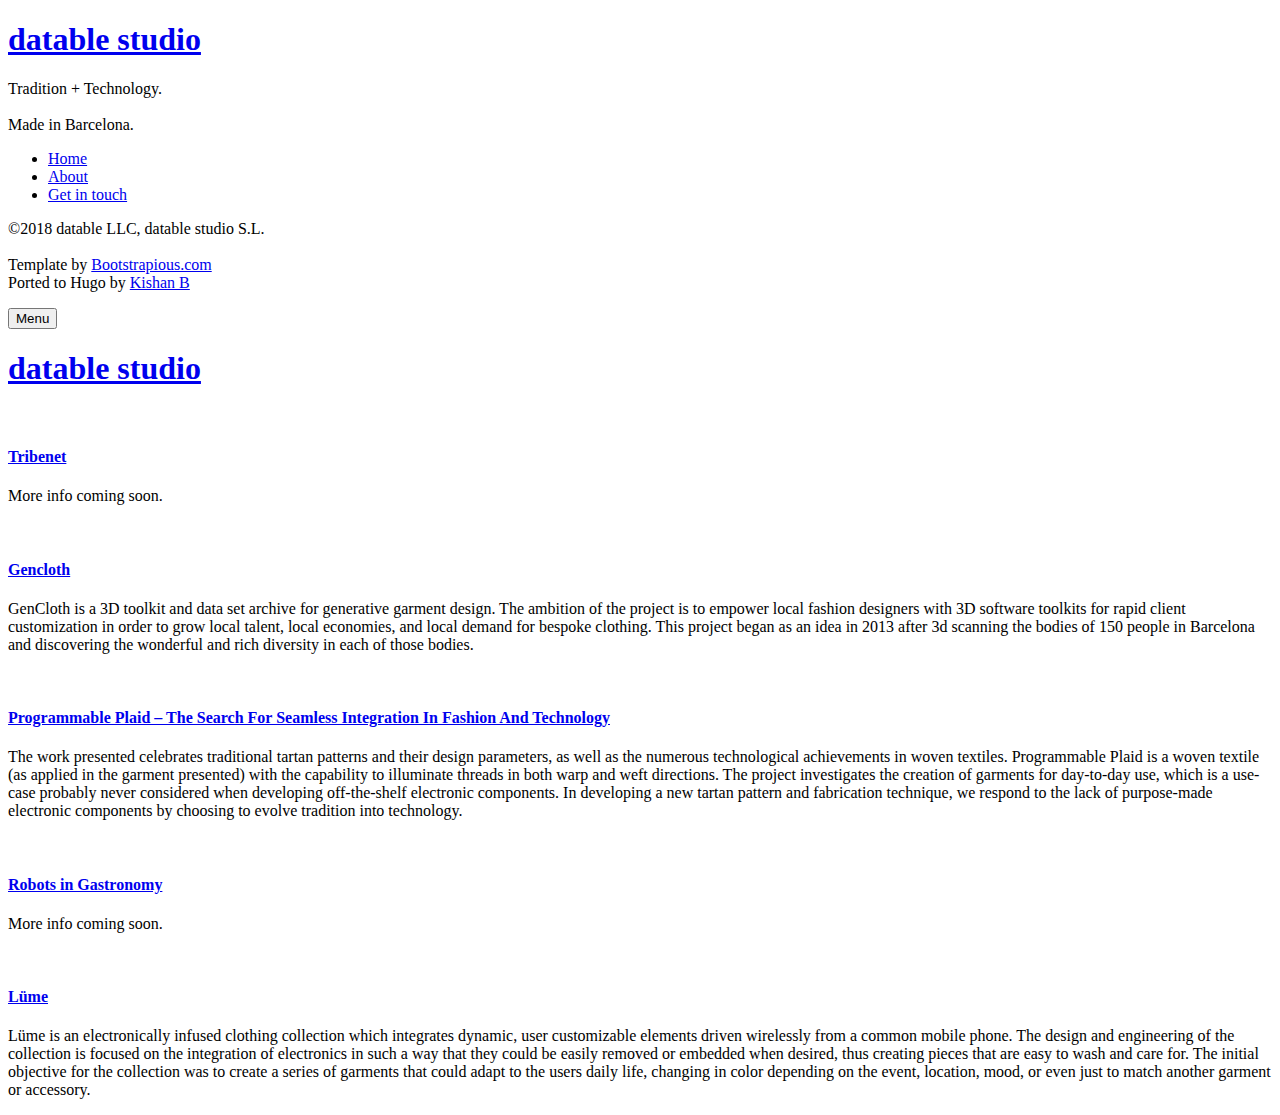
==== index.html @ 0001632e "first commit" ====
<!DOCTYPE html>
<html lang="en-us">
<head>
	<meta name="generator" content="Hugo 0.42.1" /><meta charset="utf-8">
<meta http-equiv="X-UA-Compatible" content="IE=edge">
<title>datable studio</title>
<meta name="description" content="Describe your website">
<meta name="viewport" content="width=device-width, initial-scale=1">
<meta name="robots" content="all,follow">
<meta name="googlebot" content="index,follow,snippet,archive">
<link rel="stylesheet" href="https://example.org/css/bootstrap.min.css">
<link rel="stylesheet" href="//fonts.googleapis.com/css?family=Roboto:400,300,700,400italic">
<link rel="stylesheet" href="https://example.org/css/font-awesome.min.css">
<link rel="stylesheet" href="https://example.org/css/owl.carousel.css">
<link rel="stylesheet" href="https://example.org/css/owl.theme.css">


  <link href="https://example.org/css/style.default.css" rel="stylesheet" id="theme-stylesheet">

 

  
    <!--[if lt IE 9]>
        <script src="https://oss.maxcdn.com/html5shiv/3.7.2/html5shiv.min.js"></script>
        <script src="https://oss.maxcdn.com/respond/1.4.2/respond.min.js"></script>
    <![endif]-->
  


<link href="https://example.org/css/custom.css" rel="stylesheet">
<link rel="shortcut icon" href="https://example.org/img/favicon.png">

  <link href="https://example.org/index.xml" rel="alternate" type="application/rss+xml" title="datable studio" />
  <link href="https://example.org/index.xml" rel="feed" type="application/rss+xml" title="datable studio" />


</head>
<body>
  <div id="all">
      <div class="container-fluid">
          <div class="row row-offcanvas row-offcanvas-left">
              <div id="sidebar" class="col-xs-6 col-sm-4 col-md-3 sidebar-offcanvas">
  <div class="sidebar-content">
    <h1 class="sidebar-heading"><a href="https://example.org/">datable studio</a></h1>
    <p class="sidebar-p">
      Tradition + Technology.
<br/>
<br/>
Made in Barcelona.

      </p>
    <ul class="sidebar-menu">
      
      
      
      <li><a href="https://example.org/">Home</a></li>
      

      
      
      <li><a href="https://example.org/about/">About</a></li>
      

      
      
      <li><a href="https://example.org/contact/">Get in touch</a></li>
      

      
    </ul>
    <p class="social">
  
  
  
  <a href="https://twitter.com/data_able" data-animate-hover="pulse" class="external twitter">
    <i class="fa fa-twitter"></i>
  </a>
  
  
  <a href="https://www.instagram.com/data_able/" title="" class="external instagram">
    <i class="fa fa-instagram"></i>
  </a>
  
  
  <a href="mailto:contact@datable.net" data-animate-hover="pulse" class="email">
    <i class="fa fa-envelope"></i>
  </a>
  
  
  <a href="https://www.linkedin.com/company/datable-llc/" data-animate-hover="pulse" class="external">
    <i class="fa fa-linkedin"></i>
  </a>
  
  
  
  <a href="https://github.com/datablestudio" data-animate-hover="pulse" class="external">
    <i class="fa fa-github"></i>
  </a>
  
  
</p>

    <div class="copyright">
      <p class="credit">
        
          &copy;2018 datable LLC, datable studio S.L.
        
        <br/>
        <br/>
        Template by <a href="https://bootstrapious.com/free-templates" class="external">Bootstrapious.com</a>

<br/>
Ported to Hugo by <a href="https://github.com/kishaningithub">Kishan B</a>

      </p>
    </div>
  </div>
</div>

              
  <div class="col-xs-12 col-sm-8 col-md-9 content-column">
    <div class="small-navbar visible-xs">
  <button type="button" data-toggle="offcanvas" class="btn btn-ghost pull-left"> <i class="fa fa-align-left"> </i>Menu</button>
  <h1 class="small-navbar-heading"><a href="https://example.org/">datable studio</a></h1>
</div>

    <div class="grid">
        <div class="row">
        
            
                <div class="col-xs-12 col-sm-6 col-md-4 col-lg-3 masonry-item">
                    <div class="box-masonry">
                        
                            
                            <a href="https://example.org/portfolio/tribenet/" title="" class="box-masonry-image with-hover-overlay">
                            
                                <img src="https://example.org/img/portfolio/site_tribenet.png" alt="" class="img-responsive">
                            </a>
                        
                        
                        <div class="box-masonry-hover-text-header">
                        
                            <h4><a href="https://example.org/portfolio/tribenet/">Tribenet</a></h4>
                            <div class="box-masonry-description">
                                <p>
                                    
                                    More info coming soon.
                                    
                                </p>
                            </div>
                        </div>
                    </div>
                </div>
            
                <div class="col-xs-12 col-sm-6 col-md-4 col-lg-3 masonry-item">
                    <div class="box-masonry">
                        
                            
                            <a href="https://example.org/portfolio/gencloth/" title="" class="box-masonry-image with-hover-overlay">
                            
                                <img src="https://example.org/img/portfolio/site_dt.png" alt="" class="img-responsive">
                            </a>
                        
                        
                        <div class="box-masonry-hover-text-header">
                        
                            <h4><a href="https://example.org/portfolio/gencloth/">Gencloth</a></h4>
                            <div class="box-masonry-description">
                                <p>
                                    
                                    GenCloth is a 3D toolkit and data set archive for generative garment design. The ambition of the project is to empower local fashion designers with 3D software toolkits for rapid client customization in order to grow local talent, local economies, and local demand for bespoke clothing. This project began as an idea in 2013 after 3d scanning the bodies of 150 people in Barcelona and discovering the wonderful and rich diversity in each of those bodies.
                                    
                                </p>
                            </div>
                        </div>
                    </div>
                </div>
            
                <div class="col-xs-12 col-sm-6 col-md-4 col-lg-3 masonry-item">
                    <div class="box-masonry">
                        
                            
                            <a href="https://example.org/portfolio/programmable-plaid/" title="" class="box-masonry-image with-hover-overlay">
                            
                                <img src="https://example.org/img/portfolio/site_programmable-plaid.png" alt="" class="img-responsive">
                            </a>
                        
                        
                        <div class="box-masonry-hover-text-header">
                        
                            <h4><a href="https://example.org/portfolio/programmable-plaid/">Programmable Plaid – The Search For Seamless Integration In Fashion And Technology</a></h4>
                            <div class="box-masonry-description">
                                <p>
                                    
                                    The work presented celebrates traditional tartan patterns and their design parameters, as well as the numerous technological achievements in woven textiles. Programmable Plaid is a woven textile (as applied in the garment presented) with the capability to illuminate threads in both warp and weft directions. The project investigates the creation of garments for day-to-day use, which is a use-case probably never considered when developing off-the-shelf electronic components. In developing a new tartan pattern and fabrication technique, we respond to the lack of purpose-made electronic components by choosing to evolve tradition into technology.
                                    
                                </p>
                            </div>
                        </div>
                    </div>
                </div>
            
                <div class="col-xs-12 col-sm-6 col-md-4 col-lg-3 masonry-item">
                    <div class="box-masonry">
                        
                            
                            <a href="https://example.org/portfolio/robots-in-gastronomy/" title="" class="box-masonry-image with-hover-overlay">
                            
                                <img src="https://example.org/img/portfolio/site_rig.png" alt="" class="img-responsive">
                            </a>
                        
                        
                        <div class="box-masonry-hover-text-header">
                        
                            <h4><a href="https://example.org/portfolio/robots-in-gastronomy/">Robots in Gastronomy</a></h4>
                            <div class="box-masonry-description">
                                <p>
                                    
                                    More info coming soon.
                                    
                                </p>
                            </div>
                        </div>
                    </div>
                </div>
            
                <div class="col-xs-12 col-sm-6 col-md-4 col-lg-3 masonry-item">
                    <div class="box-masonry">
                        
                            
                            <a href="https://example.org/portfolio/lume/" title="" class="box-masonry-image with-hover-overlay">
                            
                                <img src="https://example.org/img/portfolio/site_lume.png" alt="" class="img-responsive">
                            </a>
                        
                        
                        <div class="box-masonry-hover-text-header">
                        
                            <h4><a href="https://example.org/portfolio/lume/">Lüme</a></h4>
                            <div class="box-masonry-description">
                                <p>
                                    
                                    Lüme is an electronically infused clothing collection which integrates dynamic, user customizable elements driven wirelessly from a common mobile phone. The design and engineering of the collection is focused on the integration of electronics in such a way that they could be easily removed or embedded when desired, thus creating pieces that are easy to wash and care for. The initial objective for the collection was to create a series of garments that could adapt to the users daily life, changing in color depending on the event, location, mood, or even just to match another garment or accessory.
                                    
                                </p>
                            </div>
                        </div>
                    </div>
                </div>
            
        
        </div>
    </div>
</div>


          </div>
      </div>
  </div>
  <script src="https://example.org/js/jquery.min.js"></script>
<script src="https://example.org/js/bootstrap.min.js"></script>
<script src="https://example.org/js/jquery.cookie.js"> </script>
<script src="https://example.org/js/ekko-lightbox.js"></script>
<script src="https://example.org/js/jquery.scrollTo.min.js"></script>
<script src="https://example.org/js/masonry.pkgd.min.js"></script>
<script src="https://example.org/js/imagesloaded.pkgd.min.js"></script>
<script src="https://example.org/js/owl.carousel.min.js"></script>
<script src="https://example.org/js/front.js"></script>

</body>
</html>
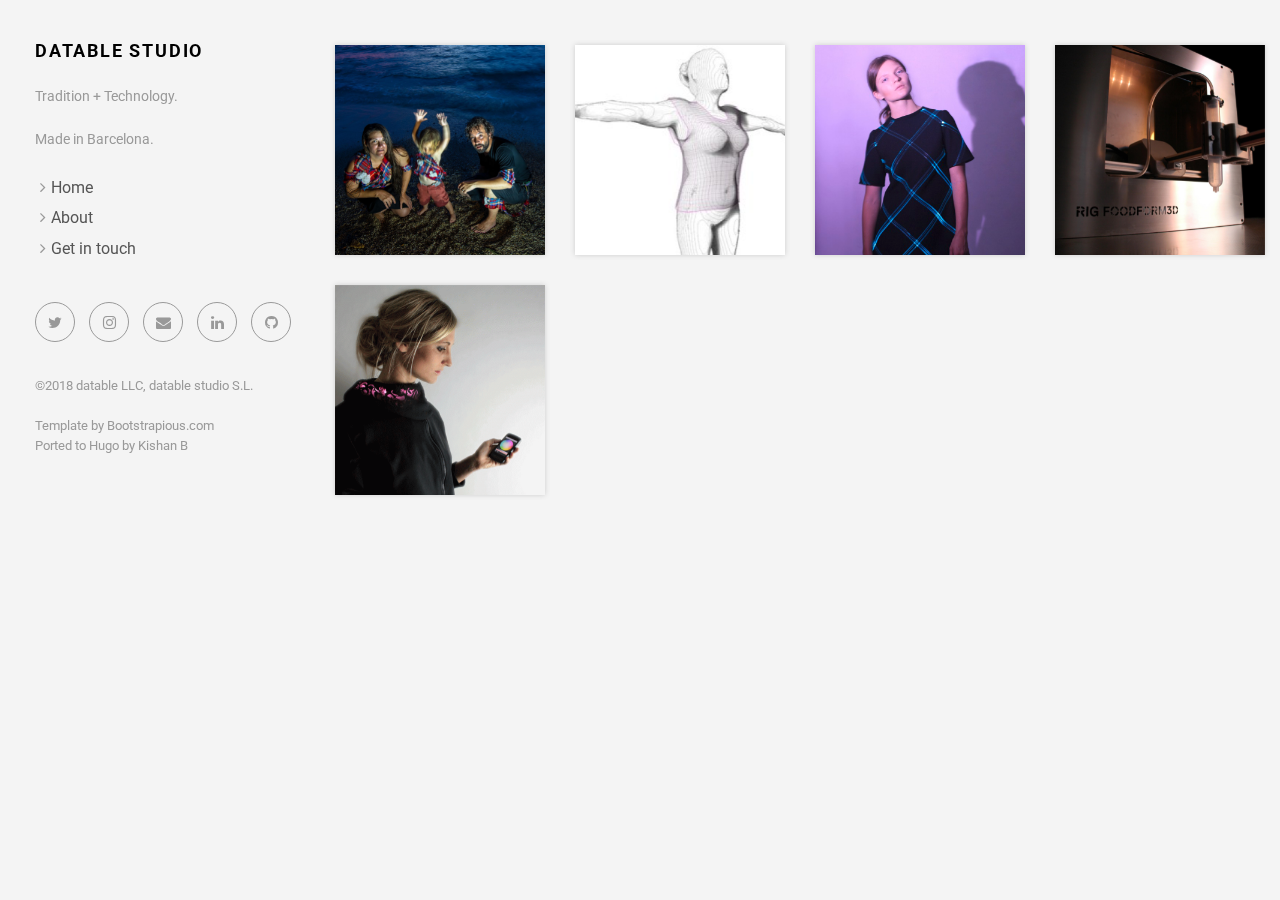
==== commit daa4f2a5: "fixing baseurl in hugo" ====
--- a/index.html
+++ b/index.html
@@ -8,14 +8,14 @@
 <meta name="viewport" content="width=device-width, initial-scale=1">
 <meta name="robots" content="all,follow">
 <meta name="googlebot" content="index,follow,snippet,archive">
-<link rel="stylesheet" href="https://example.org/css/bootstrap.min.css">
+<link rel="stylesheet" href="https://datablestudio.github.io/css/bootstrap.min.css">
 <link rel="stylesheet" href="//fonts.googleapis.com/css?family=Roboto:400,300,700,400italic">
-<link rel="stylesheet" href="https://example.org/css/font-awesome.min.css">
-<link rel="stylesheet" href="https://example.org/css/owl.carousel.css">
-<link rel="stylesheet" href="https://example.org/css/owl.theme.css">
-
-
-  <link href="https://example.org/css/style.default.css" rel="stylesheet" id="theme-stylesheet">
+<link rel="stylesheet" href="https://datablestudio.github.io/css/font-awesome.min.css">
+<link rel="stylesheet" href="https://datablestudio.github.io/css/owl.carousel.css">
+<link rel="stylesheet" href="https://datablestudio.github.io/css/owl.theme.css">
+
+
+  <link href="https://datablestudio.github.io/css/style.default.css" rel="stylesheet" id="theme-stylesheet">
 
  
 
@@ -27,12 +27,23 @@
   
 
 
-<link href="https://example.org/css/custom.css" rel="stylesheet">
-<link rel="shortcut icon" href="https://example.org/img/favicon.png">
-
-  <link href="https://example.org/index.xml" rel="alternate" type="application/rss+xml" title="datable studio" />
-  <link href="https://example.org/index.xml" rel="feed" type="application/rss+xml" title="datable studio" />
-
+<link href="https://datablestudio.github.io/css/custom.css" rel="stylesheet">
+<link rel="shortcut icon" href="https://datablestudio.github.io/img/favicon.png">
+
+  <link href="https://datablestudio.github.io/index.xml" rel="alternate" type="application/rss+xml" title="datable studio" />
+  <link href="https://datablestudio.github.io/index.xml" rel="feed" type="application/rss+xml" title="datable studio" />
+
+
+<script>
+var doNotTrack = false;
+if (!doNotTrack) {
+	window.ga=window.ga||function(){(ga.q=ga.q||[]).push(arguments)};ga.l=+new Date;
+	ga('create', 'UA-35839414-2', 'auto');
+	
+	ga('send', 'pageview');
+}
+</script>
+<script async src='https://www.google-analytics.com/analytics.js'></script>
 
 </head>
 <body>
@@ -41,7 +52,7 @@
           <div class="row row-offcanvas row-offcanvas-left">
               <div id="sidebar" class="col-xs-6 col-sm-4 col-md-3 sidebar-offcanvas">
   <div class="sidebar-content">
-    <h1 class="sidebar-heading"><a href="https://example.org/">datable studio</a></h1>
+    <h1 class="sidebar-heading"><a href="https://datablestudio.github.io/">datable studio</a></h1>
     <p class="sidebar-p">
       Tradition + Technology.
 <br/>
@@ -53,17 +64,17 @@
       
       
       
-      <li><a href="https://example.org/">Home</a></li>
-      
-
-      
-      
-      <li><a href="https://example.org/about/">About</a></li>
-      
-
-      
-      
-      <li><a href="https://example.org/contact/">Get in touch</a></li>
+      <li><a href="https://datablestudio.github.io/">Home</a></li>
+      
+
+      
+      
+      <li><a href="https://datablestudio.github.io/about/">About</a></li>
+      
+
+      
+      
+      <li><a href="https://datablestudio.github.io/contact/">Get in touch</a></li>
       
 
       
@@ -121,7 +132,7 @@
   <div class="col-xs-12 col-sm-8 col-md-9 content-column">
     <div class="small-navbar visible-xs">
   <button type="button" data-toggle="offcanvas" class="btn btn-ghost pull-left"> <i class="fa fa-align-left"> </i>Menu</button>
-  <h1 class="small-navbar-heading"><a href="https://example.org/">datable studio</a></h1>
+  <h1 class="small-navbar-heading"><a href="https://datablestudio.github.io/">datable studio</a></h1>
 </div>
 
     <div class="grid">
@@ -132,15 +143,15 @@
                     <div class="box-masonry">
                         
                             
-                            <a href="https://example.org/portfolio/tribenet/" title="" class="box-masonry-image with-hover-overlay">
-                            
-                                <img src="https://example.org/img/portfolio/site_tribenet.png" alt="" class="img-responsive">
-                            </a>
-                        
-                        
-                        <div class="box-masonry-hover-text-header">
-                        
-                            <h4><a href="https://example.org/portfolio/tribenet/">Tribenet</a></h4>
+                            <a href="https://datablestudio.github.io/portfolio/tribenet/" title="" class="box-masonry-image with-hover-overlay">
+                            
+                                <img src="https://datablestudio.github.io/img/portfolio/site_tribenet.png" alt="" class="img-responsive">
+                            </a>
+                        
+                        
+                        <div class="box-masonry-hover-text-header">
+                        
+                            <h4><a href="https://datablestudio.github.io/portfolio/tribenet/">Tribenet</a></h4>
                             <div class="box-masonry-description">
                                 <p>
                                     
@@ -156,15 +167,15 @@
                     <div class="box-masonry">
                         
                             
-                            <a href="https://example.org/portfolio/gencloth/" title="" class="box-masonry-image with-hover-overlay">
-                            
-                                <img src="https://example.org/img/portfolio/site_dt.png" alt="" class="img-responsive">
-                            </a>
-                        
-                        
-                        <div class="box-masonry-hover-text-header">
-                        
-                            <h4><a href="https://example.org/portfolio/gencloth/">Gencloth</a></h4>
+                            <a href="https://datablestudio.github.io/portfolio/gencloth/" title="" class="box-masonry-image with-hover-overlay">
+                            
+                                <img src="https://datablestudio.github.io/img/portfolio/site_dt.png" alt="" class="img-responsive">
+                            </a>
+                        
+                        
+                        <div class="box-masonry-hover-text-header">
+                        
+                            <h4><a href="https://datablestudio.github.io/portfolio/gencloth/">Gencloth</a></h4>
                             <div class="box-masonry-description">
                                 <p>
                                     
@@ -180,15 +191,15 @@
                     <div class="box-masonry">
                         
                             
-                            <a href="https://example.org/portfolio/programmable-plaid/" title="" class="box-masonry-image with-hover-overlay">
-                            
-                                <img src="https://example.org/img/portfolio/site_programmable-plaid.png" alt="" class="img-responsive">
-                            </a>
-                        
-                        
-                        <div class="box-masonry-hover-text-header">
-                        
-                            <h4><a href="https://example.org/portfolio/programmable-plaid/">Programmable Plaid – The Search For Seamless Integration In Fashion And Technology</a></h4>
+                            <a href="https://datablestudio.github.io/portfolio/programmable-plaid/" title="" class="box-masonry-image with-hover-overlay">
+                            
+                                <img src="https://datablestudio.github.io/img/portfolio/site_programmable-plaid.png" alt="" class="img-responsive">
+                            </a>
+                        
+                        
+                        <div class="box-masonry-hover-text-header">
+                        
+                            <h4><a href="https://datablestudio.github.io/portfolio/programmable-plaid/">Programmable Plaid – The Search For Seamless Integration In Fashion And Technology</a></h4>
                             <div class="box-masonry-description">
                                 <p>
                                     
@@ -204,15 +215,15 @@
                     <div class="box-masonry">
                         
                             
-                            <a href="https://example.org/portfolio/robots-in-gastronomy/" title="" class="box-masonry-image with-hover-overlay">
-                            
-                                <img src="https://example.org/img/portfolio/site_rig.png" alt="" class="img-responsive">
-                            </a>
-                        
-                        
-                        <div class="box-masonry-hover-text-header">
-                        
-                            <h4><a href="https://example.org/portfolio/robots-in-gastronomy/">Robots in Gastronomy</a></h4>
+                            <a href="https://datablestudio.github.io/portfolio/robots-in-gastronomy/" title="" class="box-masonry-image with-hover-overlay">
+                            
+                                <img src="https://datablestudio.github.io/img/portfolio/site_rig.png" alt="" class="img-responsive">
+                            </a>
+                        
+                        
+                        <div class="box-masonry-hover-text-header">
+                        
+                            <h4><a href="https://datablestudio.github.io/portfolio/robots-in-gastronomy/">Robots in Gastronomy</a></h4>
                             <div class="box-masonry-description">
                                 <p>
                                     
@@ -228,15 +239,15 @@
                     <div class="box-masonry">
                         
                             
-                            <a href="https://example.org/portfolio/lume/" title="" class="box-masonry-image with-hover-overlay">
-                            
-                                <img src="https://example.org/img/portfolio/site_lume.png" alt="" class="img-responsive">
-                            </a>
-                        
-                        
-                        <div class="box-masonry-hover-text-header">
-                        
-                            <h4><a href="https://example.org/portfolio/lume/">Lüme</a></h4>
+                            <a href="https://datablestudio.github.io/portfolio/lume/" title="" class="box-masonry-image with-hover-overlay">
+                            
+                                <img src="https://datablestudio.github.io/img/portfolio/site_lume.png" alt="" class="img-responsive">
+                            </a>
+                        
+                        
+                        <div class="box-masonry-hover-text-header">
+                        
+                            <h4><a href="https://datablestudio.github.io/portfolio/lume/">Lüme</a></h4>
                             <div class="box-masonry-description">
                                 <p>
                                     
@@ -257,15 +268,15 @@
           </div>
       </div>
   </div>
-  <script src="https://example.org/js/jquery.min.js"></script>
-<script src="https://example.org/js/bootstrap.min.js"></script>
-<script src="https://example.org/js/jquery.cookie.js"> </script>
-<script src="https://example.org/js/ekko-lightbox.js"></script>
-<script src="https://example.org/js/jquery.scrollTo.min.js"></script>
-<script src="https://example.org/js/masonry.pkgd.min.js"></script>
-<script src="https://example.org/js/imagesloaded.pkgd.min.js"></script>
-<script src="https://example.org/js/owl.carousel.min.js"></script>
-<script src="https://example.org/js/front.js"></script>
+  <script src="https://datablestudio.github.io/js/jquery.min.js"></script>
+<script src="https://datablestudio.github.io/js/bootstrap.min.js"></script>
+<script src="https://datablestudio.github.io/js/jquery.cookie.js"> </script>
+<script src="https://datablestudio.github.io/js/ekko-lightbox.js"></script>
+<script src="https://datablestudio.github.io/js/jquery.scrollTo.min.js"></script>
+<script src="https://datablestudio.github.io/js/masonry.pkgd.min.js"></script>
+<script src="https://datablestudio.github.io/js/imagesloaded.pkgd.min.js"></script>
+<script src="https://datablestudio.github.io/js/owl.carousel.min.js"></script>
+<script src="https://datablestudio.github.io/js/front.js"></script>
 
 </body>
 </html>
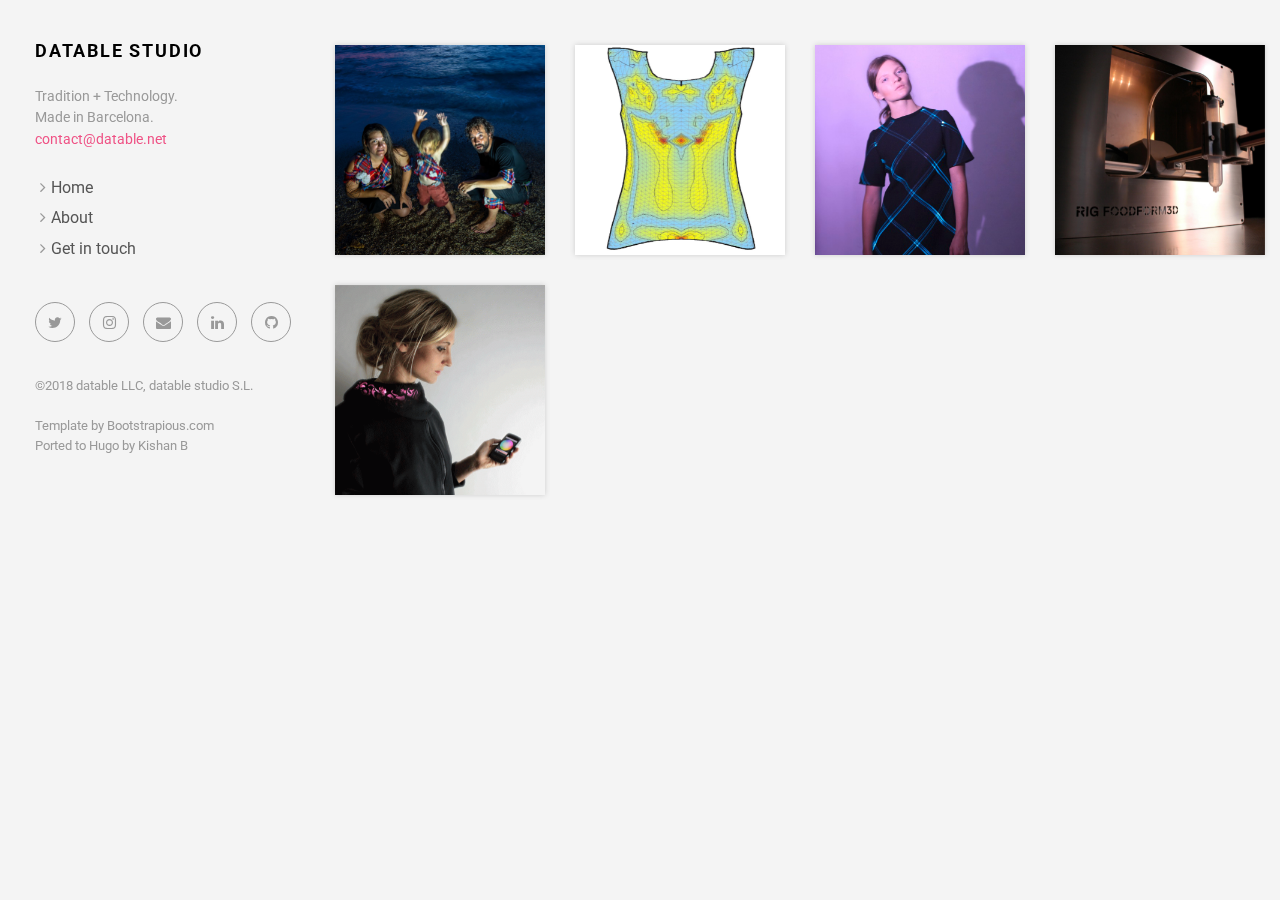
==== commit 83b202b8: "adding contact email to front page" ====
--- a/index.html
+++ b/index.html
@@ -56,8 +56,9 @@
     <p class="sidebar-p">
       Tradition + Technology.
 <br/>
+Made in Barcelona.
 <br/>
-Made in Barcelona.
+<a href="mailto:contact@datable.net">contact@datable.net</a>
 
       </p>
     <ul class="sidebar-menu">
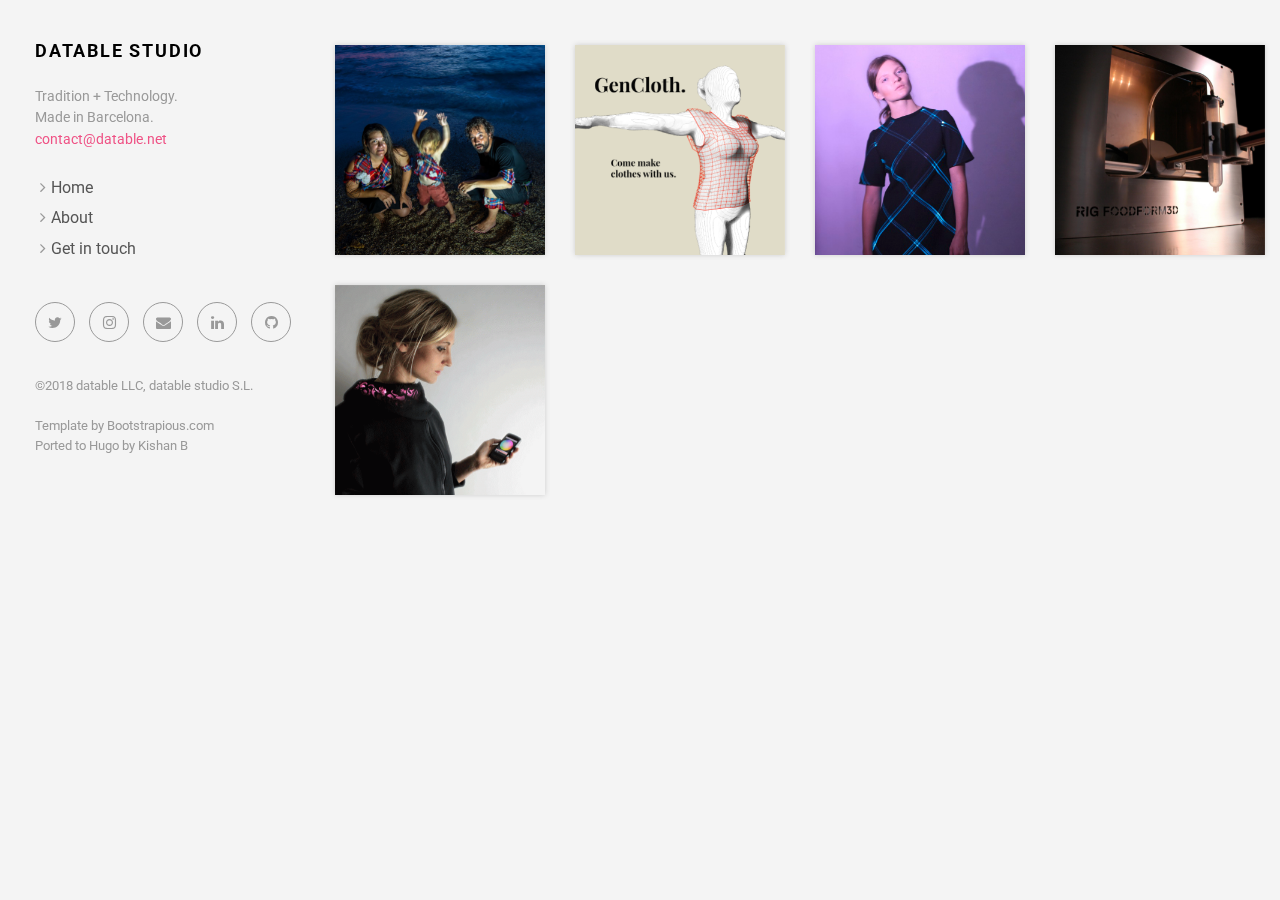
==== commit 46951e6d: "updating gfavicon and deleting some other images" ====
--- a/index.html
+++ b/index.html
@@ -28,7 +28,7 @@
 
 
 <link href="https://datablestudio.github.io/css/custom.css" rel="stylesheet">
-<link rel="shortcut icon" href="https://datablestudio.github.io/img/favicon.png">
+<link rel="shortcut icon" href="https://datablestudio.github.io/img/favicon.ico">
 
   <link href="https://datablestudio.github.io/index.xml" rel="alternate" type="application/rss+xml" title="datable studio" />
   <link href="https://datablestudio.github.io/index.xml" rel="feed" type="application/rss+xml" title="datable studio" />
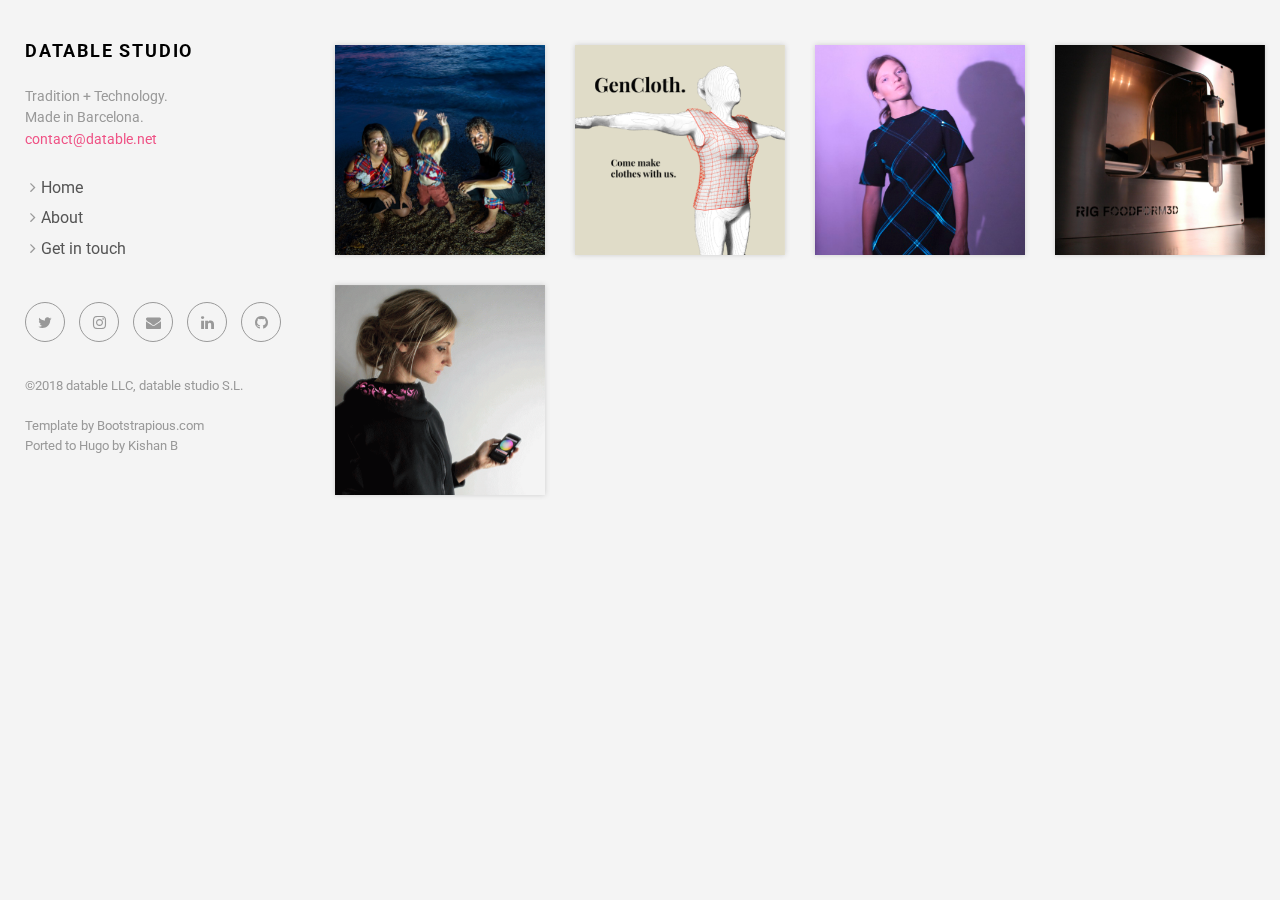
==== commit 768b9fd0: "Patching mobile menu" ====
--- a/index.html
+++ b/index.html
@@ -132,7 +132,7 @@
               
   <div class="col-xs-12 col-sm-8 col-md-9 content-column">
     <div class="small-navbar visible-xs">
-  <button type="button" data-toggle="offcanvas" class="btn btn-ghost pull-left"> <i class="fa fa-align-left"> </i>Menu</button>
+  <button type="button" data-toggle="offcanvas" class="btn btn-ghost pull-left"> <i class="fa fa-align-left"> </i></button>
   <h1 class="small-navbar-heading"><a href="https://datablestudio.github.io/">datable studio</a></h1>
 </div>
 
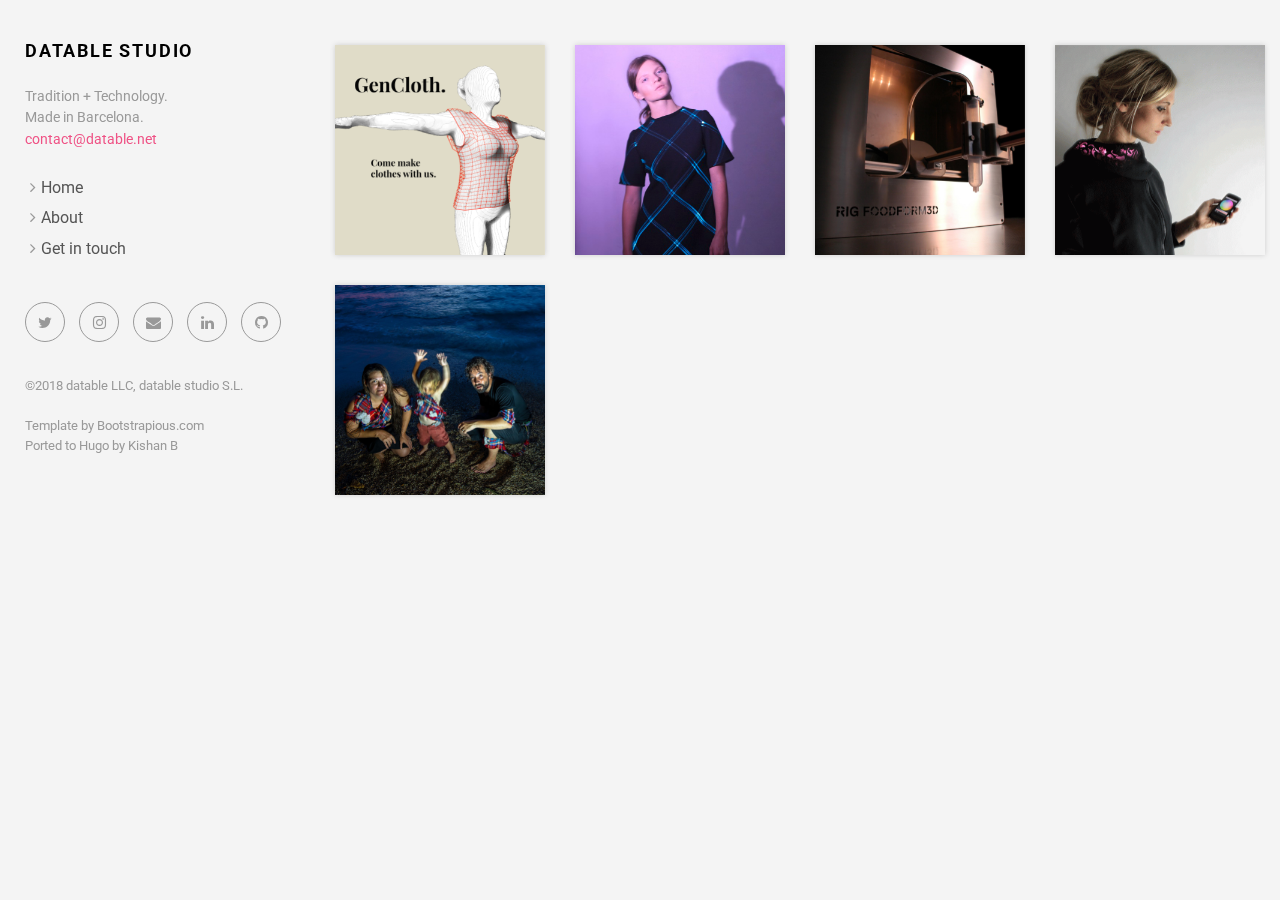
==== commit 74277f19: "adding CNAME for custom domain" ====
--- a/index.html
+++ b/index.html
@@ -144,6 +144,102 @@
                     <div class="box-masonry">
                         
                             
+                            <a href="https://datablestudio.github.io/portfolio/gencloth/" title="" class="box-masonry-image with-hover-overlay">
+                            
+                                <img src="https://datablestudio.github.io/img/portfolio/site_dt.png" alt="" class="img-responsive">
+                            </a>
+                        
+                        
+                        <div class="box-masonry-hover-text-header">
+                        
+                            <h4><a href="https://datablestudio.github.io/portfolio/gencloth/">Gencloth</a></h4>
+                            <div class="box-masonry-description">
+                                <p>
+                                    
+                                    GenCloth is a 3D toolkit and data set archive for generative garment design. The ambition of the project is to empower local fashion designers with 3D software toolkits for rapid client customization in order to grow local talent, local economies, and local demand for bespoke clothing. This project began as an idea in 2013 after 3d scanning the bodies of 150 people in Barcelona and discovering the wonderful and rich diversity in each of those bodies.
+                                    
+                                </p>
+                            </div>
+                        </div>
+                    </div>
+                </div>
+            
+                <div class="col-xs-12 col-sm-6 col-md-4 col-lg-3 masonry-item">
+                    <div class="box-masonry">
+                        
+                            
+                            <a href="https://datablestudio.github.io/portfolio/programmable-plaid/" title="" class="box-masonry-image with-hover-overlay">
+                            
+                                <img src="https://datablestudio.github.io/img/portfolio/site_programmable-plaid.png" alt="" class="img-responsive">
+                            </a>
+                        
+                        
+                        <div class="box-masonry-hover-text-header">
+                        
+                            <h4><a href="https://datablestudio.github.io/portfolio/programmable-plaid/">Programmable Plaid – The Search For Seamless Integration In Fashion And Technology</a></h4>
+                            <div class="box-masonry-description">
+                                <p>
+                                    
+                                    The work presented celebrates traditional tartan patterns and their design parameters, as well as the numerous technological achievements in woven textiles. Programmable Plaid is a woven textile (as applied in the garment presented) with the capability to illuminate threads in both warp and weft directions. The project investigates the creation of garments for day-to-day use, which is a use-case probably never considered when developing off-the-shelf electronic components. In developing a new tartan pattern and fabrication technique, we respond to the lack of purpose-made electronic components by choosing to evolve tradition into technology.
+                                    
+                                </p>
+                            </div>
+                        </div>
+                    </div>
+                </div>
+            
+                <div class="col-xs-12 col-sm-6 col-md-4 col-lg-3 masonry-item">
+                    <div class="box-masonry">
+                        
+                            
+                            <a href="https://datablestudio.github.io/portfolio/robots-in-gastronomy/" title="" class="box-masonry-image with-hover-overlay">
+                            
+                                <img src="https://datablestudio.github.io/img/portfolio/site_rig.png" alt="" class="img-responsive">
+                            </a>
+                        
+                        
+                        <div class="box-masonry-hover-text-header">
+                        
+                            <h4><a href="https://datablestudio.github.io/portfolio/robots-in-gastronomy/">Robots in Gastronomy</a></h4>
+                            <div class="box-masonry-description">
+                                <p>
+                                    
+                                    More info coming soon.
+                                    
+                                </p>
+                            </div>
+                        </div>
+                    </div>
+                </div>
+            
+                <div class="col-xs-12 col-sm-6 col-md-4 col-lg-3 masonry-item">
+                    <div class="box-masonry">
+                        
+                            
+                            <a href="https://datablestudio.github.io/portfolio/lume/" title="" class="box-masonry-image with-hover-overlay">
+                            
+                                <img src="https://datablestudio.github.io/img/portfolio/site_lume.png" alt="" class="img-responsive">
+                            </a>
+                        
+                        
+                        <div class="box-masonry-hover-text-header">
+                        
+                            <h4><a href="https://datablestudio.github.io/portfolio/lume/">Lüme</a></h4>
+                            <div class="box-masonry-description">
+                                <p>
+                                    
+                                    Lüme is an electronically infused clothing collection which integrates dynamic, user customizable elements driven wirelessly from a common mobile phone. The design and engineering of the collection is focused on the integration of electronics in such a way that they could be easily removed or embedded when desired, thus creating pieces that are easy to wash and care for. The initial objective for the collection was to create a series of garments that could adapt to the users daily life, changing in color depending on the event, location, mood, or even just to match another garment or accessory.
+                                    
+                                </p>
+                            </div>
+                        </div>
+                    </div>
+                </div>
+            
+                <div class="col-xs-12 col-sm-6 col-md-4 col-lg-3 masonry-item">
+                    <div class="box-masonry">
+                        
+                            
                             <a href="https://datablestudio.github.io/portfolio/tribenet/" title="" class="box-masonry-image with-hover-overlay">
                             
                                 <img src="https://datablestudio.github.io/img/portfolio/site_tribenet.png" alt="" class="img-responsive">
@@ -157,102 +253,6 @@
                                 <p>
                                     
                                     More info coming soon.
-                                    
-                                </p>
-                            </div>
-                        </div>
-                    </div>
-                </div>
-            
-                <div class="col-xs-12 col-sm-6 col-md-4 col-lg-3 masonry-item">
-                    <div class="box-masonry">
-                        
-                            
-                            <a href="https://datablestudio.github.io/portfolio/gencloth/" title="" class="box-masonry-image with-hover-overlay">
-                            
-                                <img src="https://datablestudio.github.io/img/portfolio/site_dt.png" alt="" class="img-responsive">
-                            </a>
-                        
-                        
-                        <div class="box-masonry-hover-text-header">
-                        
-                            <h4><a href="https://datablestudio.github.io/portfolio/gencloth/">Gencloth</a></h4>
-                            <div class="box-masonry-description">
-                                <p>
-                                    
-                                    GenCloth is a 3D toolkit and data set archive for generative garment design. The ambition of the project is to empower local fashion designers with 3D software toolkits for rapid client customization in order to grow local talent, local economies, and local demand for bespoke clothing. This project began as an idea in 2013 after 3d scanning the bodies of 150 people in Barcelona and discovering the wonderful and rich diversity in each of those bodies.
-                                    
-                                </p>
-                            </div>
-                        </div>
-                    </div>
-                </div>
-            
-                <div class="col-xs-12 col-sm-6 col-md-4 col-lg-3 masonry-item">
-                    <div class="box-masonry">
-                        
-                            
-                            <a href="https://datablestudio.github.io/portfolio/programmable-plaid/" title="" class="box-masonry-image with-hover-overlay">
-                            
-                                <img src="https://datablestudio.github.io/img/portfolio/site_programmable-plaid.png" alt="" class="img-responsive">
-                            </a>
-                        
-                        
-                        <div class="box-masonry-hover-text-header">
-                        
-                            <h4><a href="https://datablestudio.github.io/portfolio/programmable-plaid/">Programmable Plaid – The Search For Seamless Integration In Fashion And Technology</a></h4>
-                            <div class="box-masonry-description">
-                                <p>
-                                    
-                                    The work presented celebrates traditional tartan patterns and their design parameters, as well as the numerous technological achievements in woven textiles. Programmable Plaid is a woven textile (as applied in the garment presented) with the capability to illuminate threads in both warp and weft directions. The project investigates the creation of garments for day-to-day use, which is a use-case probably never considered when developing off-the-shelf electronic components. In developing a new tartan pattern and fabrication technique, we respond to the lack of purpose-made electronic components by choosing to evolve tradition into technology.
-                                    
-                                </p>
-                            </div>
-                        </div>
-                    </div>
-                </div>
-            
-                <div class="col-xs-12 col-sm-6 col-md-4 col-lg-3 masonry-item">
-                    <div class="box-masonry">
-                        
-                            
-                            <a href="https://datablestudio.github.io/portfolio/robots-in-gastronomy/" title="" class="box-masonry-image with-hover-overlay">
-                            
-                                <img src="https://datablestudio.github.io/img/portfolio/site_rig.png" alt="" class="img-responsive">
-                            </a>
-                        
-                        
-                        <div class="box-masonry-hover-text-header">
-                        
-                            <h4><a href="https://datablestudio.github.io/portfolio/robots-in-gastronomy/">Robots in Gastronomy</a></h4>
-                            <div class="box-masonry-description">
-                                <p>
-                                    
-                                    More info coming soon.
-                                    
-                                </p>
-                            </div>
-                        </div>
-                    </div>
-                </div>
-            
-                <div class="col-xs-12 col-sm-6 col-md-4 col-lg-3 masonry-item">
-                    <div class="box-masonry">
-                        
-                            
-                            <a href="https://datablestudio.github.io/portfolio/lume/" title="" class="box-masonry-image with-hover-overlay">
-                            
-                                <img src="https://datablestudio.github.io/img/portfolio/site_lume.png" alt="" class="img-responsive">
-                            </a>
-                        
-                        
-                        <div class="box-masonry-hover-text-header">
-                        
-                            <h4><a href="https://datablestudio.github.io/portfolio/lume/">Lüme</a></h4>
-                            <div class="box-masonry-description">
-                                <p>
-                                    
-                                    Lüme is an electronically infused clothing collection which integrates dynamic, user customizable elements driven wirelessly from a common mobile phone. The design and engineering of the collection is focused on the integration of electronics in such a way that they could be easily removed or embedded when desired, thus creating pieces that are easy to wash and care for. The initial objective for the collection was to create a series of garments that could adapt to the users daily life, changing in color depending on the event, location, mood, or even just to match another garment or accessory.
                                     
                                 </p>
                             </div>
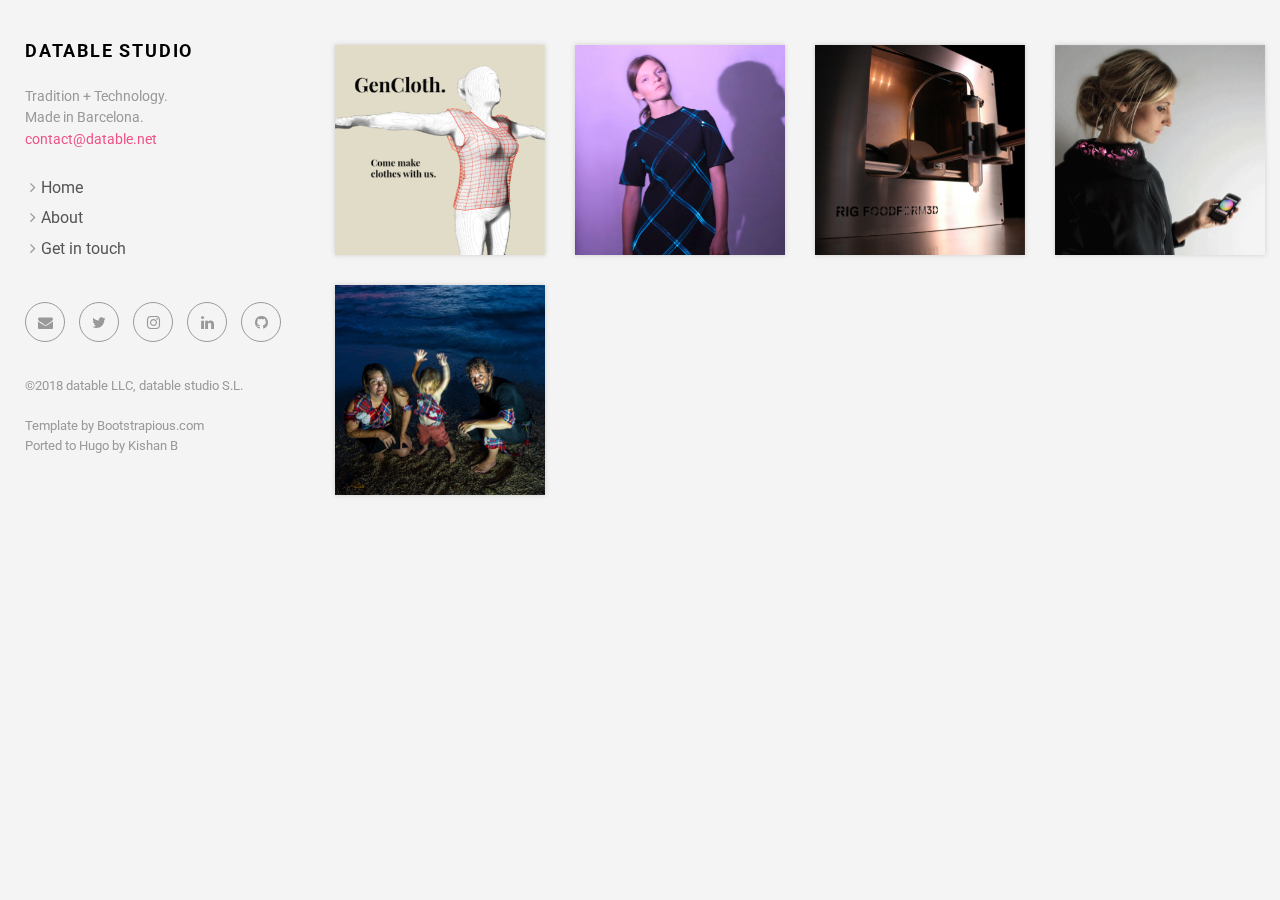
==== commit abd54672: "reordering social buttons" ====
--- a/index.html
+++ b/index.html
@@ -82,6 +82,11 @@
     </ul>
     <p class="social">
   
+  <a href="mailto:contact@datable.net" data-animate-hover="pulse" class="email">
+    <i class="fa fa-envelope"></i>
+  </a>
+  
+  
   
   
   <a href="https://twitter.com/data_able" data-animate-hover="pulse" class="external twitter">
@@ -91,11 +96,6 @@
   
   <a href="https://www.instagram.com/data_able/" title="" class="external instagram">
     <i class="fa fa-instagram"></i>
-  </a>
-  
-  
-  <a href="mailto:contact@datable.net" data-animate-hover="pulse" class="email">
-    <i class="fa fa-envelope"></i>
   </a>
   
   
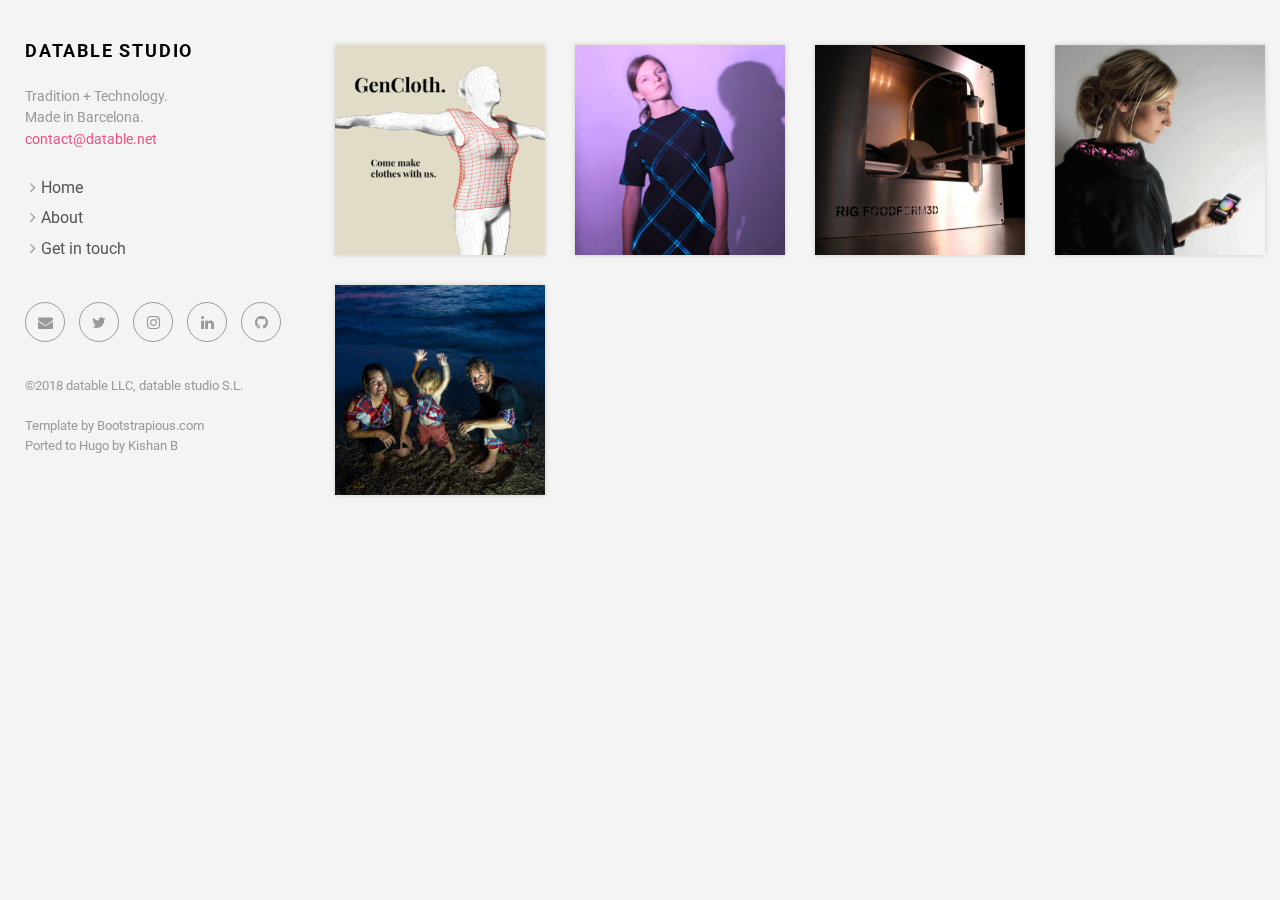
==== commit 7cfbb751: "commit from travis" ====
--- a/index.html
+++ b/index.html
@@ -1,7 +1,7 @@
 <!DOCTYPE html>
 <html lang="en-us">
 <head>
-	<meta name="generator" content="Hugo 0.42.1" /><meta charset="utf-8">
+	<meta name="generator" content="Hugo 0.49" /><meta charset="utf-8">
 <meta http-equiv="X-UA-Compatible" content="IE=edge">
 <title>datable studio</title>
 <meta name="description" content="Describe your website">
@@ -34,7 +34,7 @@
   <link href="https://datablestudio.github.io/index.xml" rel="feed" type="application/rss+xml" title="datable studio" />
 
 
-<script>
+<script type="application/javascript">
 var doNotTrack = false;
 if (!doNotTrack) {
 	window.ga=window.ga||function(){(ga.q=ga.q||[]).push(arguments)};ga.l=+new Date;
